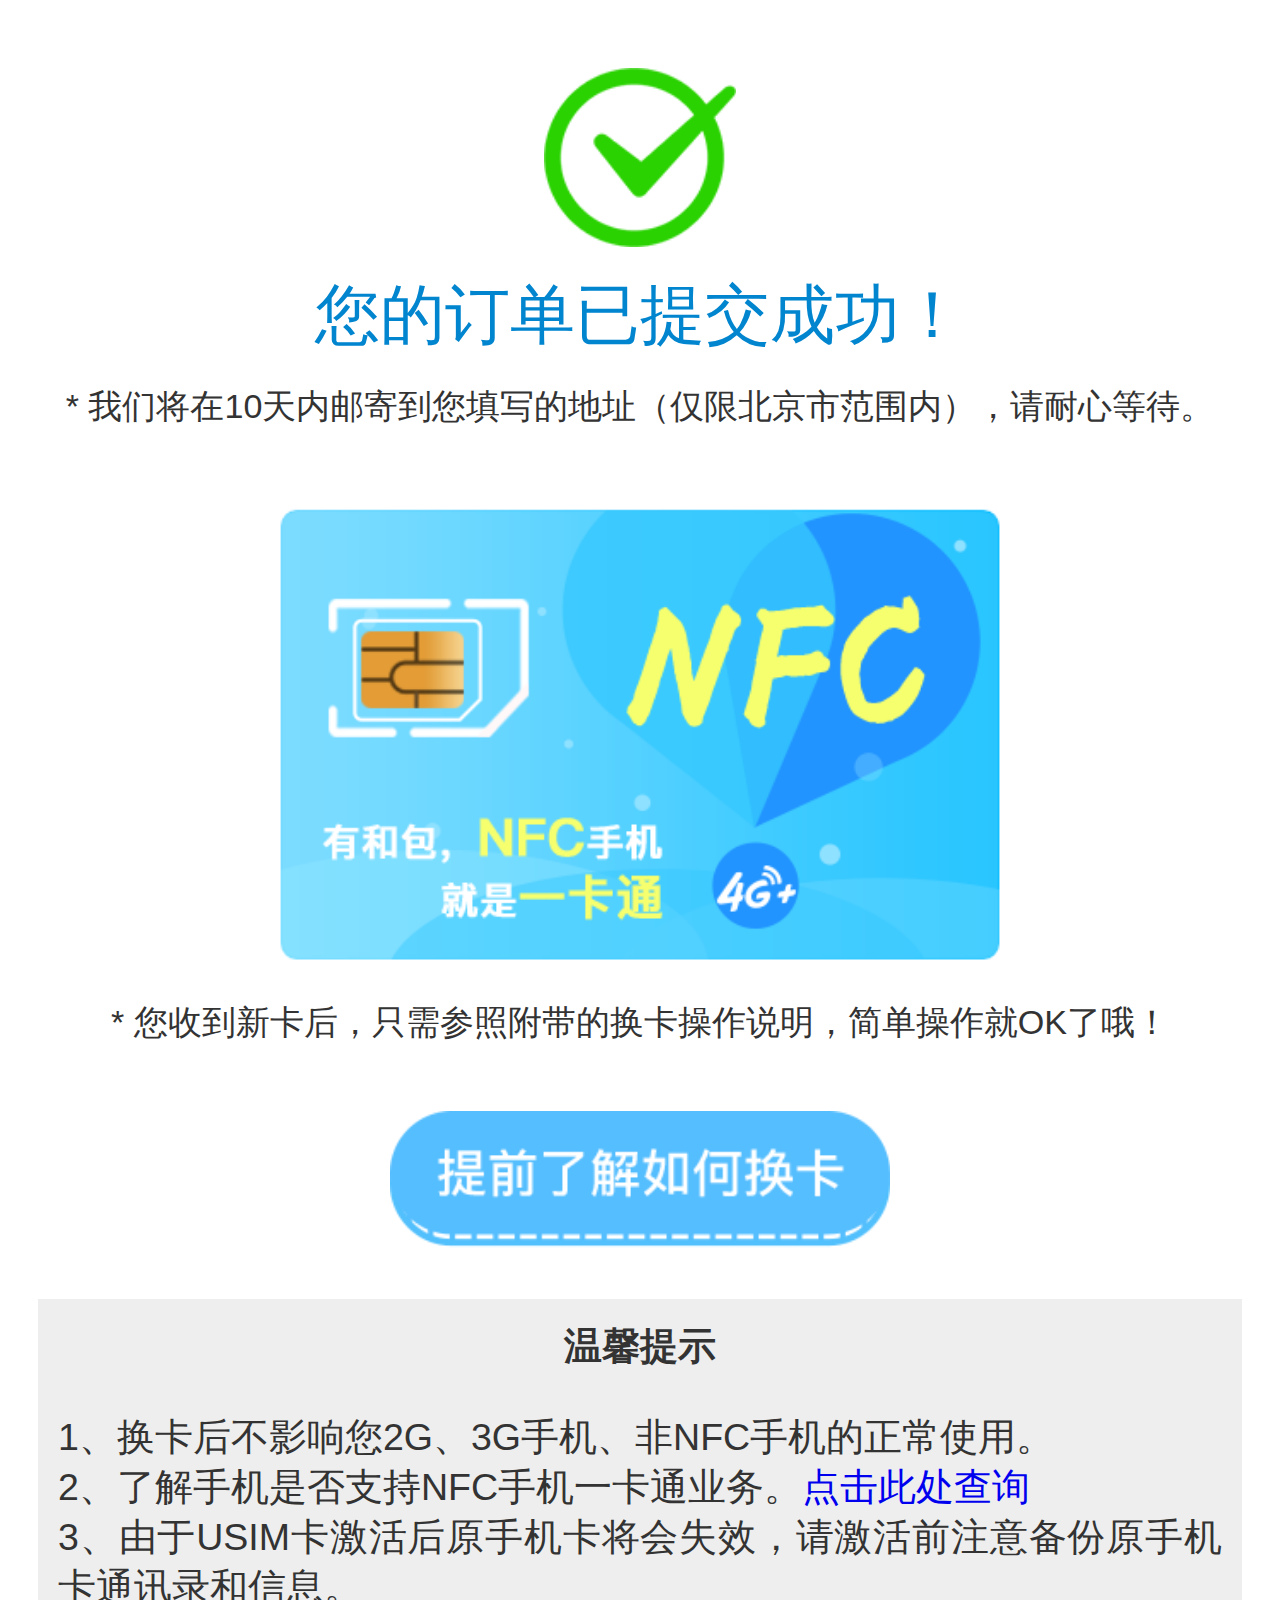
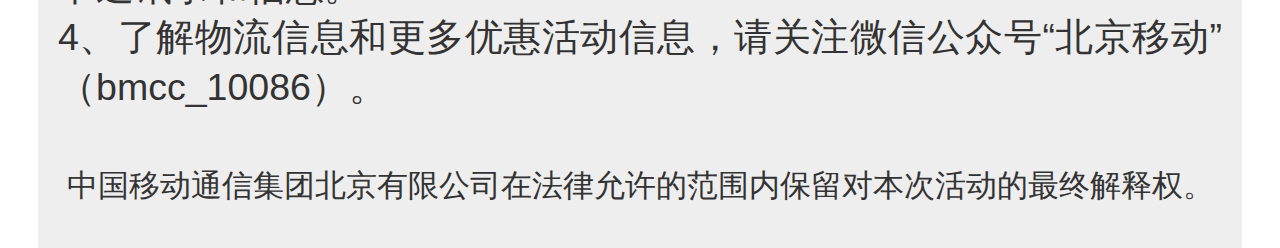
==== index1.html @ eb24d7c6 "1" ====
<!DOCTYPE html>
<html lang="en">
<head>
    <meta charset="UTF-8">
    <meta name="viewport"
          content="width=device-width, user-scalable=no, initial-scale=1.0, maximum-scale=1.0, minimum-scale=1.0">
    <title>免费换卡</title>
    <link rel="stylesheet" href="css/reset.min.css">
    <link rel="stylesheet" href="css/style.css">
</head>
<body>
<div class="titleIcon"></div>
<p class="message">您的订单已提交成功！</p>
<p class="word one">* 我们将在10天内邮寄到您填写的地址（仅限北京市范围内），请耐心等待。</p>
<div class="ka"></div>
<p class="word two">* 您收到新卡后，只需参照附带的换卡操作说明，简单操作就OK了哦！</p>
<div class="changeBtn"></div>
<div class="textWrap">
    <p>温馨提示</p>
    <p>1、换卡后不影响您2G、3G手机、非NFC手机的正常使用。</p>
    <p>2、了解手机是否支持NFC手机一卡通业务。<a href="http://www.bj.10086.cn/mobile/nfcjx/mobileSupport.html">点击此处查询</a></p>
    <p>3、由于USIM卡激活后原手机卡将会失效，请激活前注意备份原手机卡通讯录和信息。</p>
    <p>4、了解物流信息和更多优惠活动信息，请关注微信公众号“北京移动”（bmcc_10086）。</p>
    <p>中国移动通信集团北京有限公司在法律允许的范围内保留对本次活动的最终解释权。</p>
</div>
<!--如何换卡弹窗-->
<div class="tc huanka">
    <div class="tcClose"></div>
    <div class="zdBtn"></div>
</div>
<!--遮罩层-->
<div class="mask" id="mask"></div>
</body>
</html>
<script src="js/jquery-1.10.1.min.js"></script>
<script src="js/index.js"></script>
---- css/style.css ----
header{
    position: relative;
    width: 37.5rem;
    height: 21.9rem;
    background: url("../images/header.png") center no-repeat;
    background-size: cover;
}
header div{
    position: absolute;
    top: 6.75rem;
    right: 0.55rem;
    width: 7.95rem;
    height: 7.6rem;
    background: url("../images/headerIcon.png") center no-repeat;
    background-size: cover;
}
section{
    box-sizing: border-box;
    padding-top: 0.75rem;
    width: 37.5rem;
}
section .messageTitle{
    margin: 0 auto 1.35rem;
    width: 21.25rem;
    height: 4.1rem;
    font-size: 1.8rem;
    color: #ffffff;
    text-align: center;
    line-height: 4.1rem;
    background: url("../images/middleTitle.png") center no-repeat;
    background-size: cover;
}
section .selectBox{
    margin: 0 auto 2rem;
    width: 30.5rem;
}
section .selectBox span{
    float: left;
    display: inline-block;
    width: 9.75rem;
    height: 4rem;
    font-size: 1.5rem;
    color: #ffffff;
    text-align: center;
    line-height: 4rem;
    border-radius: 5rem 0 0 5rem;
    background-color: #55beff;
}
section .selectBox select,section .selectBox input{
    padding-left: 2rem;
    width: 20.75rem;
    height: 4rem;
    font-size: 1.4rem;
    text-align: center;
    line-height: 4rem;
    color: #999999;
    -webkit-appearance: none;
    border: 2px solid #55beff;
    border-radius: 0 5rem 5rem 0;
    background-color: #ffffff;
}
section .selectBox.jiantou{
    position: relative;
}
section .selectBox.jiantou span:last-child{
    position: absolute;
    top: 0;
    bottom: 0;
    margin: auto;
    right: 1.25rem;
    display: block;
    width: 1.6rem;
    height: 1.5rem;
    background: url("../images/jiantou.png") center no-repeat;
    background-size: cover;
}
section .selectBox input{
    box-sizing: border-box;
    text-align: start;
    float: right;
}
section .selectBox.yz span{
    float: right;
    border-radius: 0 5rem 5rem 0;
}
section .selectBox.yz span.disabled{
    color: #666;
    background-color: #ccc;
}
section .selectBox.yz input{
    float: left;
    border-radius: 5rem 0 0 5rem;
}
section .button{
    margin: 2rem auto 3.3rem;
    width: 14.65rem;
    height: 4.2rem;
    background: url("../images/button.png") center no-repeat;
    background-size: cover;
}
section .text{
    margin: 0 auto;
    width: 30.5rem;
}
section .text textarea{
    box-sizing: border-box;
    padding: 0.6rem 1rem;
    width: 30.5rem;
    height: 5.6rem;
    font-size: 1.5rem;
    border: 2px solid #55beff;
    border-radius: 1rem;
    resize: none;
}
section .text p{
    margin-top: 1rem;
    font-size: 1.1rem;
    color: #55beff;
}
footer{
    width: 37.5rem;
}
footer .footerTitle{
    margin: 0 auto 1.4rem;
    width: 33.05rem;
    height: 4rem;
    font-size: 1.8rem;
    color: #ffffff;
    text-align: center;
    line-height: 4rem;
    background: url("../images/footerTitleBg.png") center no-repeat;
    background-size: cover;
}
footer .footerText{
    padding: 0.5rem 3.5rem 3rem;
}
footer .footerText p{
    font-size: 1.3rem;
    line-height: 2rem;
    color: #555555;
}
footer .footerText p:last-child{
    text-align: center;
    line-height: 4rem;
}
.tc{
    position: fixed;
    top: 0;
    bottom: 0;
    left: 0;
    right: 0;
    margin: auto;
    z-index: 999;
}
.tc .tcClose{
    position: absolute;
    top: 1.1rem;
    right: 1.1rem;
    width: 1.15rem;
    height: 1.15rem;
    background: url("../images/tcClose.png") center no-repeat;
    background-size: cover;
}
.tc .zdBtn{
    position: absolute;
    bottom: 1.2rem;
    left: 0;
    right: 0;
    margin: auto;
    width: 13.2rem;
    height: 3.75rem;
    background: url("../images/zhidaole.png") center no-repeat;
    background-size: cover;
}
.haochu{
    display: none;
    width: 33.8rem;
    height: 52.85rem;
    background: url("../images/haochu.png") center no-repeat;
    background-size: cover;
}

.mask{
    position: absolute;
    top: 0px;
    filter: alpha(opacity=50);
    background-color: #000;
    z-index: 100;
    left: 0px;
    opacity: 0.5;
    -moz-opacity: 0.5;
}

/*换卡页样式*/
.titleIcon{
    margin: 2rem auto 0;
    width: 5.65rem;
    height: 5.25rem;
    background: url("../images/duihao.png") center no-repeat;
    background-size: cover;
}
.message{
    font-size: 1.9rem;
    text-align: center;
    line-height: 4rem;
    color: #0185cf;
}
.word{
    font-size: 1rem;
    text-align: center;
    color: #333333;
}
.ka{
    margin: 2.2rem auto 1rem;
    width: 21.3rem;
    height: 13.5rem;
    background: url("../images/ka.png") center no-repeat;
    background-size: cover;
}
.changeBtn{
    margin: 1.9rem auto 1.3rem;
    width: 14.65rem;
    height: 4.2rem;
    background: url("../images/huankaBtn_01.png") center no-repeat;
    background-size: cover;
}
.textWrap{
    margin: 0 auto;
    padding: 0.7rem 0.6rem 1.2rem;
    width: 34.1rem;
    background-color: #eeeeee;
}
.textWrap p{
    font-size: 1.1rem;
    text-align: justify;
    color: #333333;
}
.textWrap p:first-child{
    margin-bottom: 1.2rem;
    font-weight: bold;
    text-align: center;
}
.textWrap p:last-child{
    margin-top: 1.5rem;
    font-size: 0.9rem;
    text-align: center;
}
.huanka{
    display: none;
    width: 33.8rem;
    height: 52.35rem;
    background: url("../images/huanka.png") center no-repeat;
    background-size: cover;
}
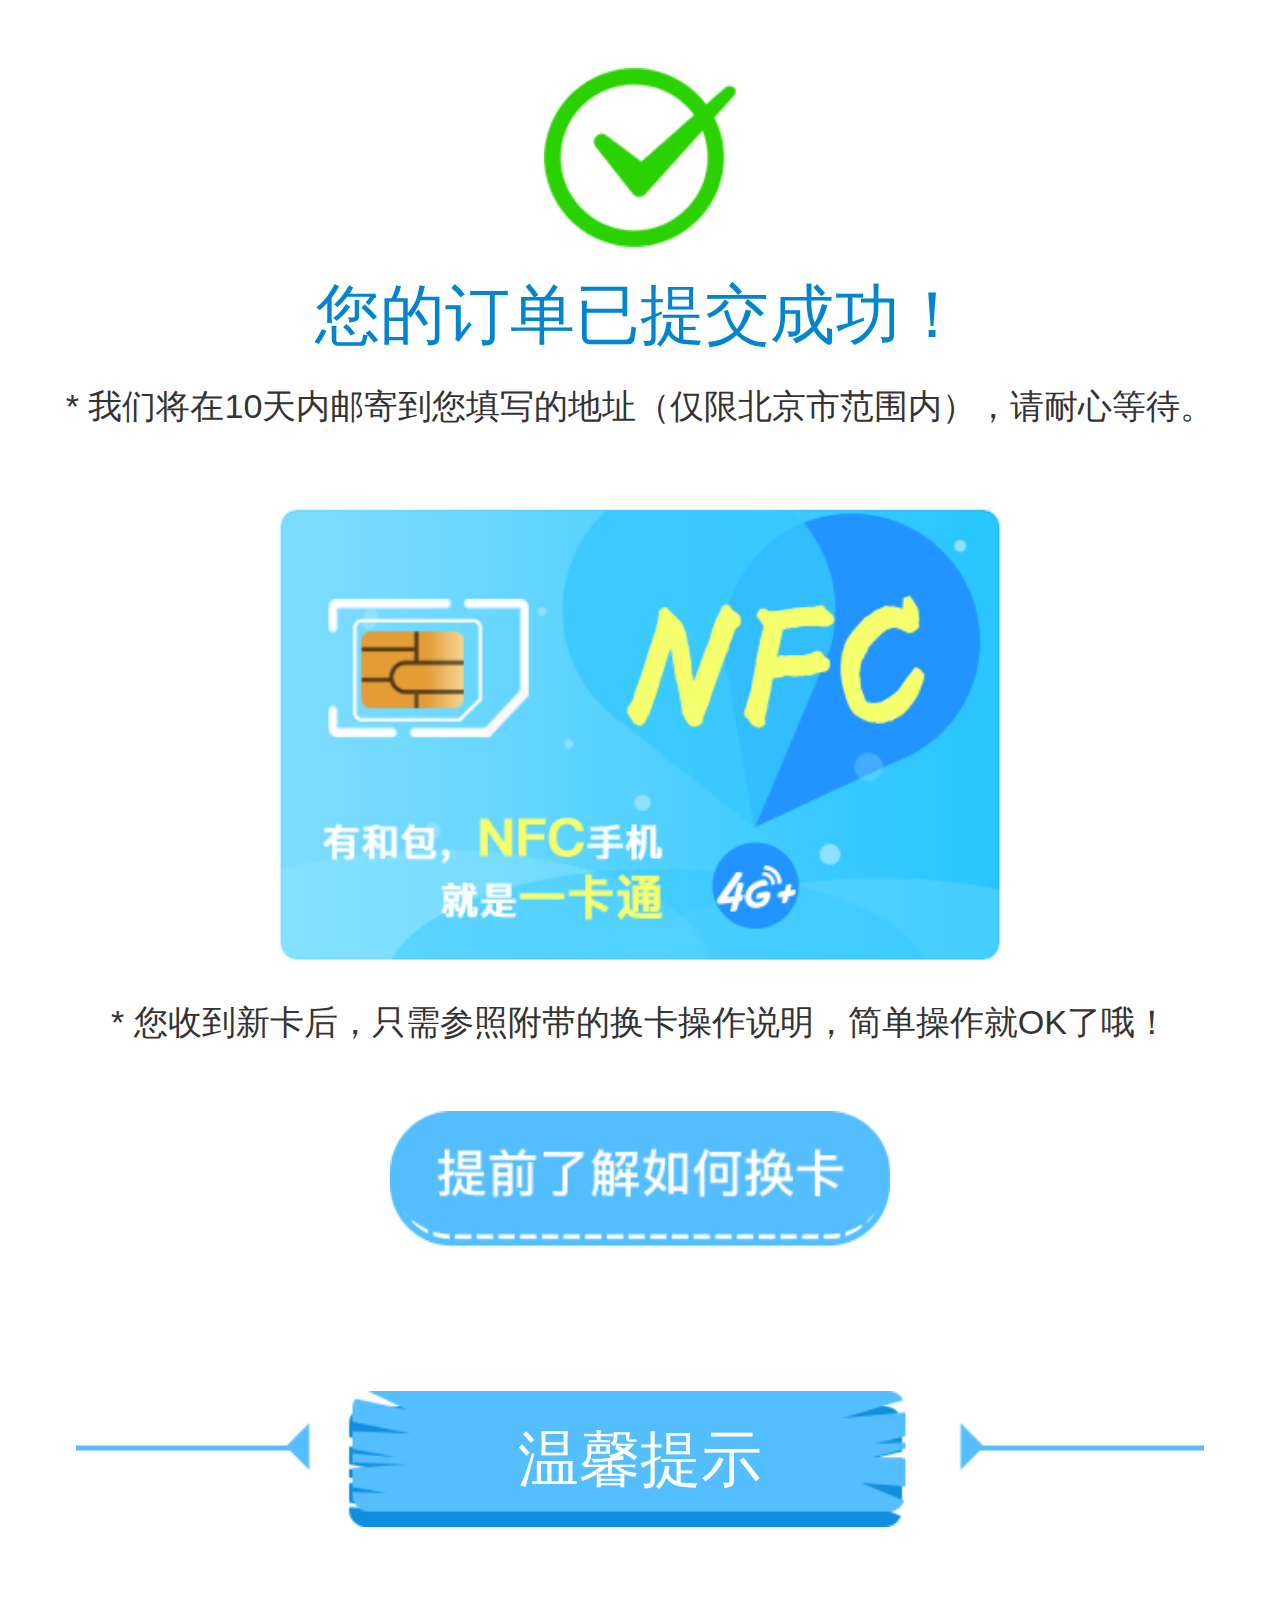
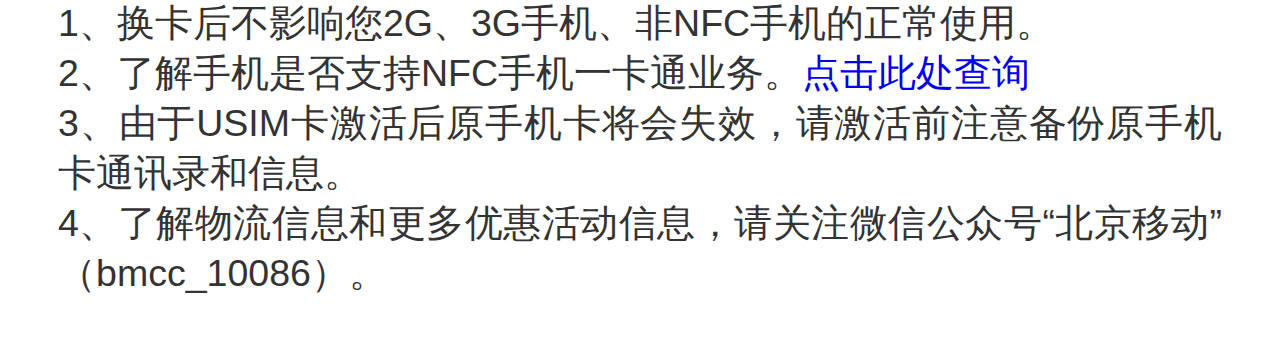
==== commit 3a675779: "1" ====
--- a/index1.html
+++ b/index1.html
@@ -15,16 +15,18 @@
 <div class="ka"></div>
 <p class="word two">* 您收到新卡后，只需参照附带的换卡操作说明，简单操作就OK了哦！</p>
 <div class="changeBtn"></div>
+<footer>
+    <div class="footerTitle">温馨提示</div>
+</footer>
 <div class="textWrap">
-    <p>温馨提示</p>
     <p>1、换卡后不影响您2G、3G手机、非NFC手机的正常使用。</p>
     <p>2、了解手机是否支持NFC手机一卡通业务。<a href="http://www.bj.10086.cn/mobile/nfcjx/mobileSupport.html">点击此处查询</a></p>
     <p>3、由于USIM卡激活后原手机卡将会失效，请激活前注意备份原手机卡通讯录和信息。</p>
     <p>4、了解物流信息和更多优惠活动信息，请关注微信公众号“北京移动”（bmcc_10086）。</p>
-    <p>中国移动通信集团北京有限公司在法律允许的范围内保留对本次活动的最终解释权。</p>
 </div>
 <!--如何换卡弹窗-->
 <div class="tc huanka">
+    <p>下载安装和包客户端、开通手机一卡通功能</p>
     <div class="tcClose"></div>
     <div class="zdBtn"></div>
 </div>
--- a/css/style.css
+++ b/css/style.css
@@ -137,11 +137,8 @@
 footer .footerText p{
     font-size: 1.3rem;
     line-height: 2rem;
+    text-align: justify;
     color: #555555;
-}
-footer .footerText p:last-child{
-    text-align: center;
-    line-height: 4rem;
 }
 .tc{
     position: fixed;
@@ -179,18 +176,16 @@
     background: url("../images/haochu.png") center no-repeat;
     background-size: cover;
 }
-
 .mask{
     position: absolute;
     top: 0px;
-    filter: alpha(opacity=50);
+    filter: alpha(opacity=60);
     background-color: #000;
     z-index: 100;
     left: 0px;
-    opacity: 0.5;
-    -moz-opacity: 0.5;
-}
-
+    opacity: 0.6;
+    -moz-opacity: 0.6;
+}
 /*换卡页样式*/
 .titleIcon{
     margin: 2rem auto 0;
@@ -218,7 +213,7 @@
     background-size: cover;
 }
 .changeBtn{
-    margin: 1.9rem auto 1.3rem;
+    margin: 1.9rem auto 4rem;
     width: 14.65rem;
     height: 4.2rem;
     background: url("../images/huankaBtn_01.png") center no-repeat;
@@ -228,23 +223,13 @@
     margin: 0 auto;
     padding: 0.7rem 0.6rem 1.2rem;
     width: 34.1rem;
-    background-color: #eeeeee;
 }
 .textWrap p{
     font-size: 1.1rem;
     text-align: justify;
     color: #333333;
 }
-.textWrap p:first-child{
-    margin-bottom: 1.2rem;
-    font-weight: bold;
-    text-align: center;
-}
-.textWrap p:last-child{
-    margin-top: 1.5rem;
-    font-size: 0.9rem;
-    text-align: center;
-}
+
 .huanka{
     display: none;
     width: 33.8rem;
@@ -252,3 +237,16 @@
     background: url("../images/huanka.png") center no-repeat;
     background-size: cover;
 }
+.huanka p{
+    position: absolute;
+    left: 1.8rem;
+    bottom: 9rem;
+    width: 22rem;
+    line-height: 1.1rem;
+    font-size: 0.9rem;
+    color: #777777;
+}
+.huanka p a{
+    word-break: break-all
+}
+
